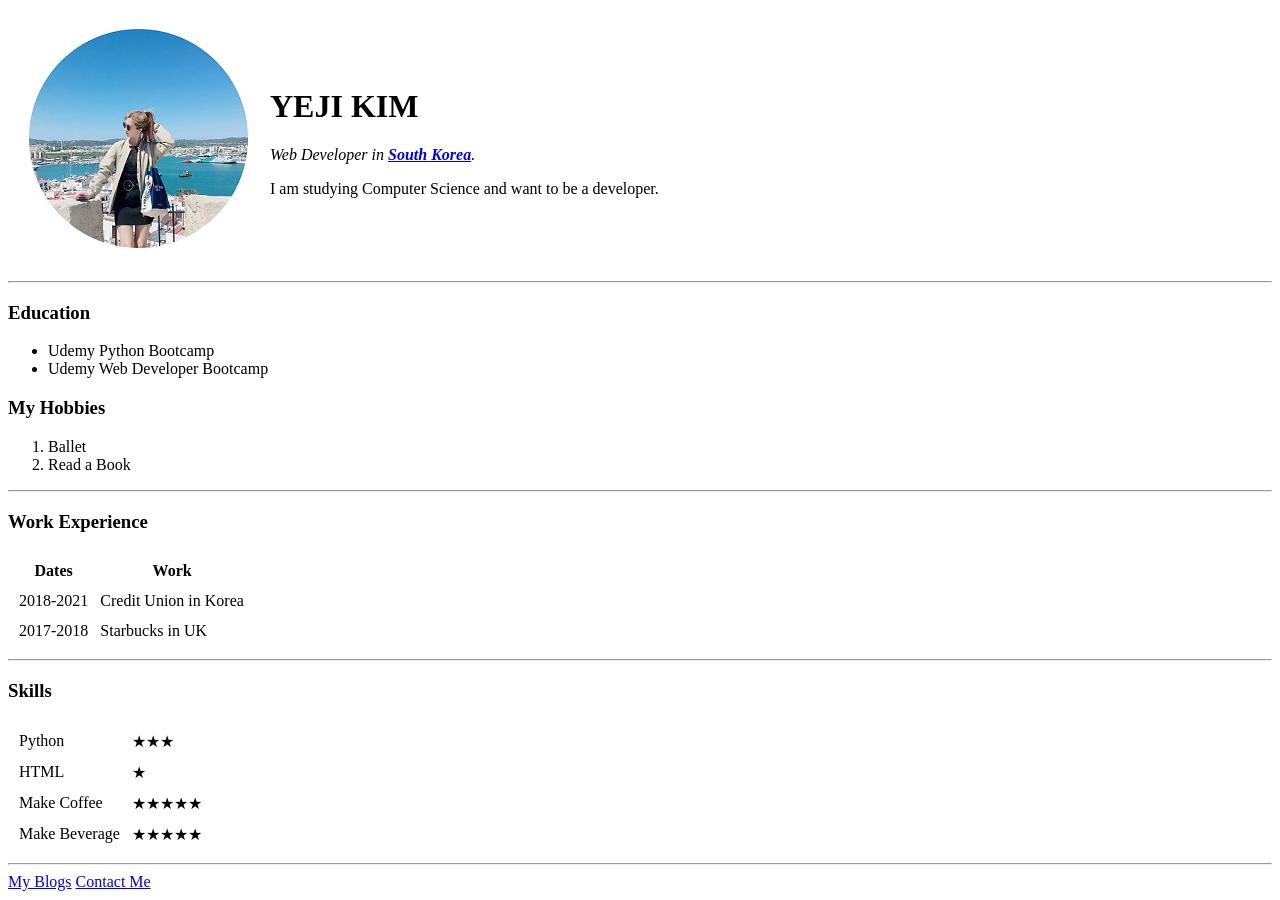
==== index.html @ 17e144d3 "Add initial CV website files" ====
<!DOCTYPE html>
<html lang="en" dir="ltr">
  <head>
    <meta charset="utf-8">
    <title>YEJI's Personal Site</title>
  </head>
  <body>
    <table cellspacing="20">
      <tr>
        <td><img src="me.png" alt="me"></td>
        <td><h1>YEJI KIM</h1>
        <p><em>Web Developer in <strong><a href="https://en.wikipedia.org/wiki/South_Korea">South Korea</a></strong>.</em></p>
        <p>I am studying Computer Science and want to be a developer.</p></td>
      </tr>
    </table>
    <hr>
    <h3>Education</h3>
    <ul>
      <li>Udemy Python Bootcamp</li>
      <li>Udemy Web Developer Bootcamp</li>
    </ul>
    <h3>My Hobbies</h3>
    <ol>
      <li>Ballet</li>
      <li>Read a Book</li>
    </ol>
    <hr>
    <h3>Work Experience</h3>
    <table cellspacing="10">
      <thead>
        <tr>
          <th>Dates</th>
          <th>Work</th>
        </tr>
      </thead>
      <tbody>
        <tr>
          <td>2018-2021</td>
          <td>Credit Union in Korea</td>
        </tr>
        <tr>
          <td>2017-2018</td>
          <td>Starbucks in UK</td>
        </tr>
      </tbody>
    </table>
    <hr>
    <h3>Skills</h3>
      <table cellspacing="10">
        <tr>
          <td>Python</td>
          <td>★★★</td>
        </tr>
        <tr>
          <td>HTML</td><td>★</td>
        </tr>
        <tr>
          <td>Make Coffee</td>
          <td>★★★★★</td>
        </tr>
        <tr>
          <td>Make Beverage</td>
          <td>★★★★★</td>
        </tr>
      </table>
    <hr>
    <a href="blogs.html">My Blogs</a>
    <a href="contacts.html">Contact Me</a>
  </body>
</html>
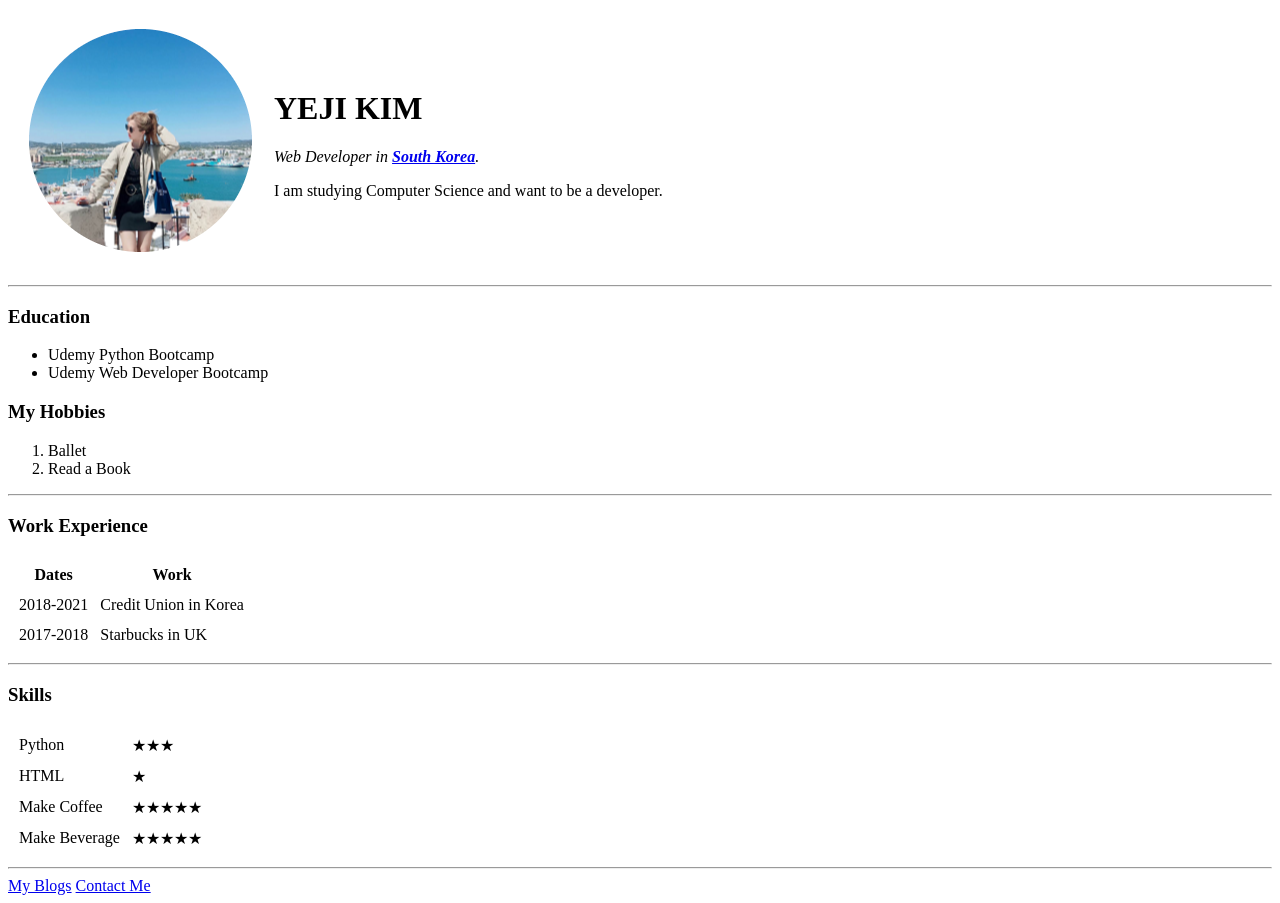
==== commit 7460f08b: "All new CV 💕" ====
--- a/index.html
+++ b/index.html
@@ -3,7 +3,9 @@
   <head>
     <meta charset="utf-8">
     <title>YEJI's Personal Site</title>
+    <link rel="stylesheet" href="css/styles.css">
   </head>
+
   <body>
     <table cellspacing="20">
       <tr>
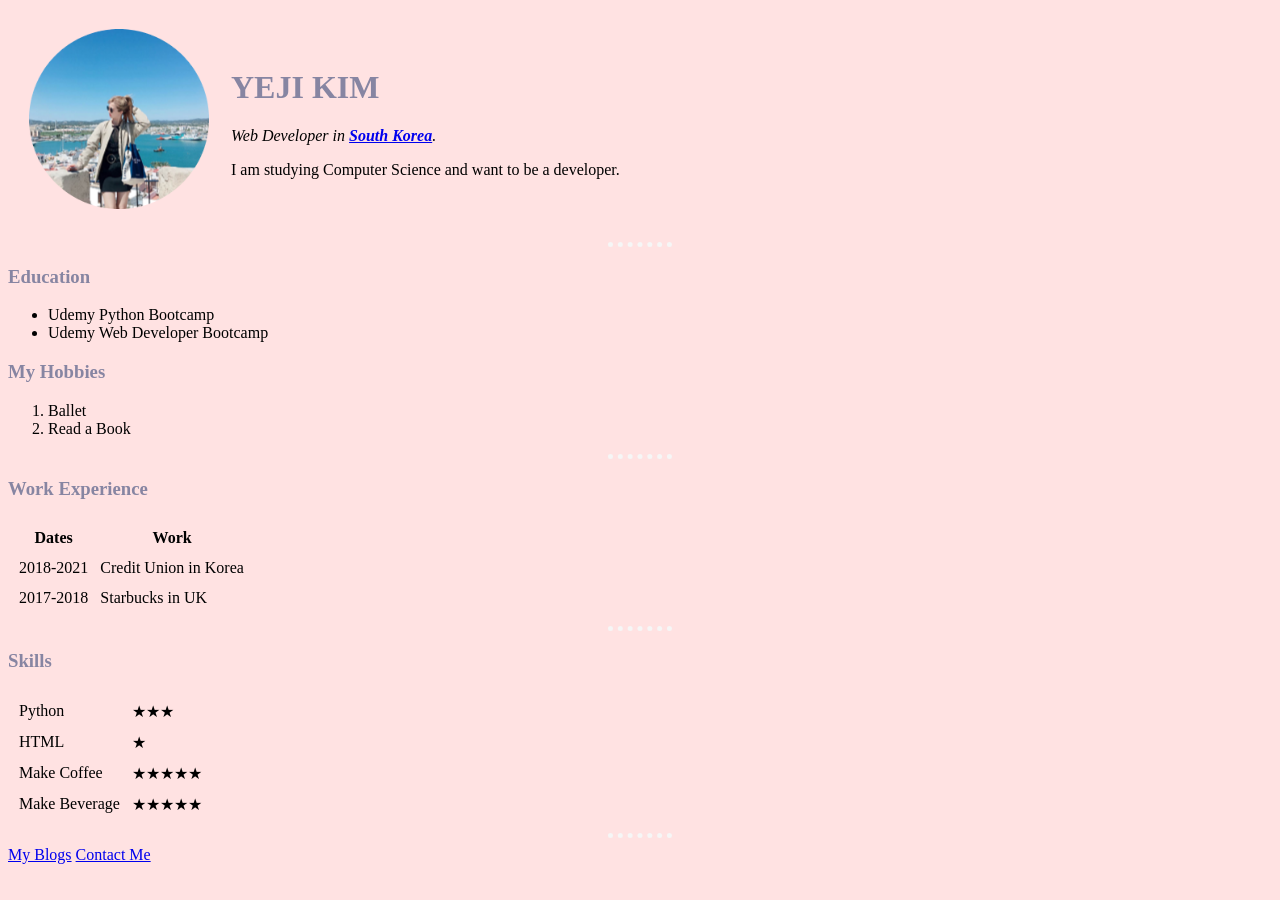
==== commit 48b6bd03: "Update index.html" ====
--- a/index.html
+++ b/index.html
@@ -3,7 +3,7 @@
   <head>
     <meta charset="utf-8">
     <title>YEJI's Personal Site</title>
-    <link rel="stylesheet" href="css/styles.css">
+    <link rel="stylesheet" href="styles.css">
   </head>
 
   <body>
--- a/styles.css
+++ b/styles.css
@@ -0,0 +1,23 @@
+body {
+  background-color: #FFE2E2;
+}
+
+hr {
+  border-color: #F6F6F6;
+  border-style: none;
+  border-top-style: dotted;
+  border-width: 5px;
+  width: 5%;
+}
+
+img {
+  height : 180px;
+}
+
+h1 {
+  color: #8785A2;
+}
+
+h3 {
+  color: #8785A2;
+}
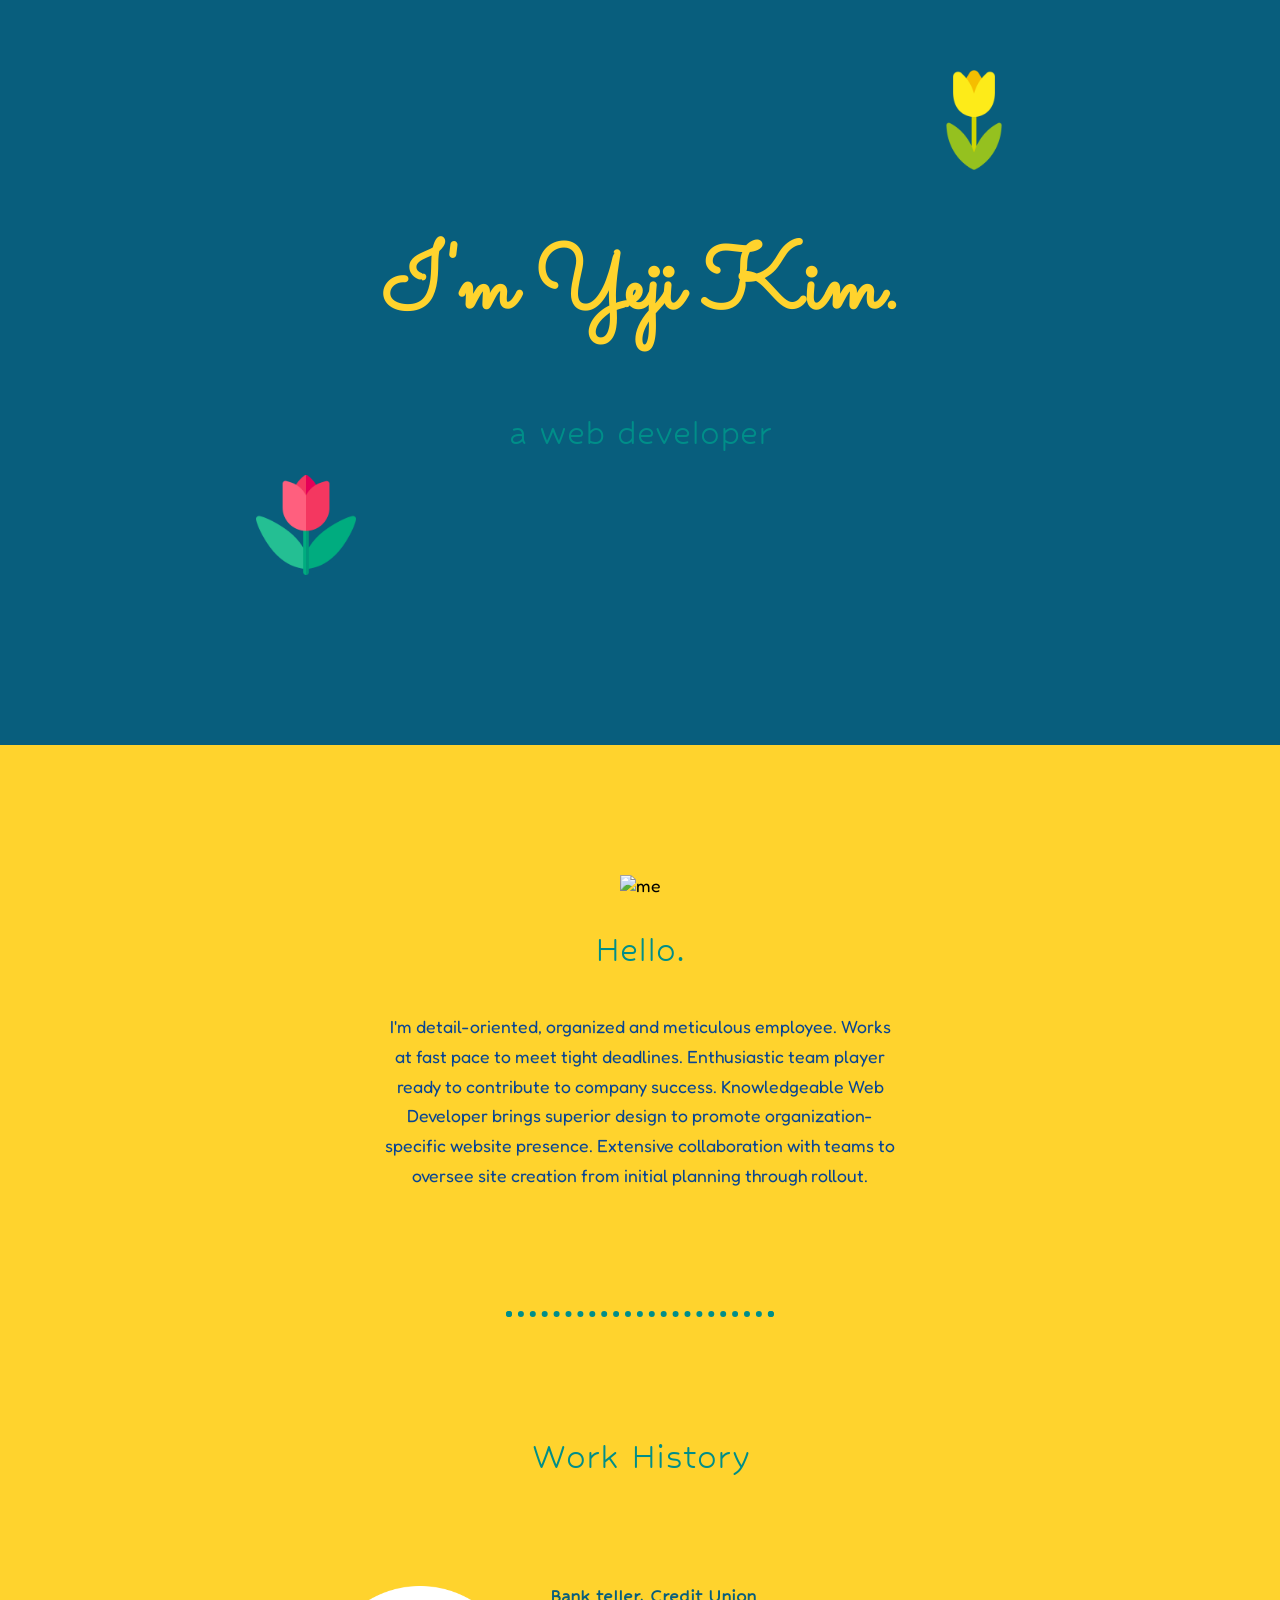
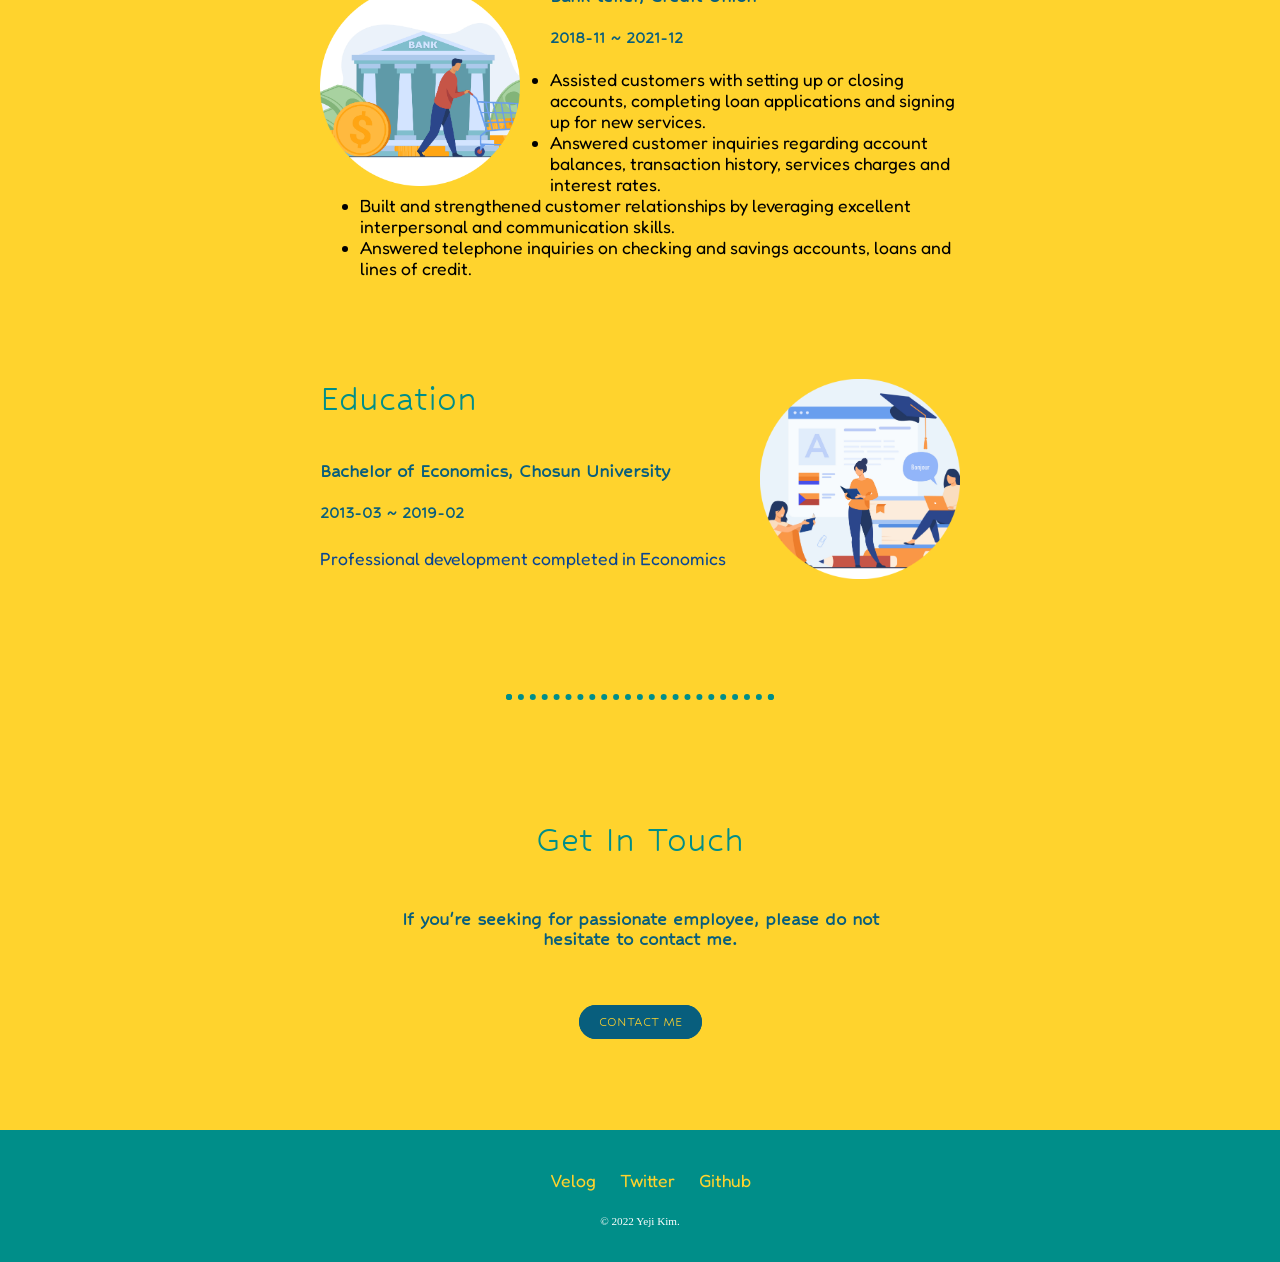
==== commit 009c034c: "Add files via upload My First Personal Page" ====
--- a/index.html
+++ b/index.html
@@ -1,72 +1,64 @@
-<!DOCTYPE html>
-<html lang="en" dir="ltr">
-  <head>
-    <meta charset="utf-8">
-    <title>YEJI's Personal Site</title>
-    <link rel="stylesheet" href="styles.css">
-  </head>
-
-  <body>
-    <table cellspacing="20">
-      <tr>
-        <td><img src="me.png" alt="me"></td>
-        <td><h1>YEJI KIM</h1>
-        <p><em>Web Developer in <strong><a href="https://en.wikipedia.org/wiki/South_Korea">South Korea</a></strong>.</em></p>
-        <p>I am studying Computer Science and want to be a developer.</p></td>
-      </tr>
-    </table>
-    <hr>
-    <h3>Education</h3>
-    <ul>
-      <li>Udemy Python Bootcamp</li>
-      <li>Udemy Web Developer Bootcamp</li>
-    </ul>
-    <h3>My Hobbies</h3>
-    <ol>
-      <li>Ballet</li>
-      <li>Read a Book</li>
-    </ol>
-    <hr>
-    <h3>Work Experience</h3>
-    <table cellspacing="10">
-      <thead>
-        <tr>
-          <th>Dates</th>
-          <th>Work</th>
-        </tr>
-      </thead>
-      <tbody>
-        <tr>
-          <td>2018-2021</td>
-          <td>Credit Union in Korea</td>
-        </tr>
-        <tr>
-          <td>2017-2018</td>
-          <td>Starbucks in UK</td>
-        </tr>
-      </tbody>
-    </table>
-    <hr>
-    <h3>Skills</h3>
-      <table cellspacing="10">
-        <tr>
-          <td>Python</td>
-          <td>★★★</td>
-        </tr>
-        <tr>
-          <td>HTML</td><td>★</td>
-        </tr>
-        <tr>
-          <td>Make Coffee</td>
-          <td>★★★★★</td>
-        </tr>
-        <tr>
-          <td>Make Beverage</td>
-          <td>★★★★★</td>
-        </tr>
-      </table>
-    <hr>
-    <a href="blogs.html">My Blogs</a>
-    <a href="contacts.html">Contact Me</a>
-  </body>
-</html>
+<!DOCTYPE html>
+<html lang="en" dir="ltr">
+  <head>
+    <meta charset="utf-8">
+    <title>Yeji Kim</title>
+    <link rel="stylesheet" href="css/styles.css">
+    <link rel="icon" href="favicon.ico">
+    <link rel="preconnect" href="https://fonts.googleapis.com">
+    <link rel="preconnect" href="https://fonts.gstatic.com" crossorigin>
+    <link href="https://fonts.googleapis.com/css2?family=Fredoka&family=Hubballi&family=Indie+Flower&family=Sacramento&display=swap" rel="stylesheet">
+  </head>
+  <body>
+    <div class="top-container">
+      <img class="top-tulip" src="images/tulip2.png" alt="cloud-img">
+      <h1>I'm Yeji Kim.</h1>
+      <h2>a web developer</h2>
+      <img class="bottom-tulip" src="images/tulip.png" alt="cloud-img">
+    </div>
+    <div class="middle-container">
+      <div class="profile">
+        <img class="my-image" src="images/awesome.png" alt="me">
+        <h2>Hello.</h2>
+        <p class="intro">I'm detail-oriented, organized and meticulous employee. Works at fast pace to meet tight deadlines. Enthusiastic team player ready to contribute to company success. Knowledgeable Web Developer brings superior design to promote organization-specific website presence. Extensive collaboration with teams to oversee site creation from initial planning through rollout.</p>
+      </div>
+      <hr>
+      <div class="skills">
+        <h2>Work History</h2>
+        <div class="skill-row">
+          <img class="bank" src="images/bank.png" alt="">
+          <h3>Bank teller, Credit Union</h3>
+          <h4>2018-11 ~ 2021-12</h4>
+          <ul>
+            <li>Assisted customers with setting up or closing accounts, completing loan applications and signing up for new services.</li>
+            <li>Answered customer inquiries regarding account balances, transaction history, services charges and interest rates.</li>
+            <li>Built and strengthened customer relationships by leveraging excellent interpersonal and communication skills.</li>
+            <li>Answered telephone inquiries on checking and savings accounts, loans and lines of credit.</li>
+          </ul>
+        </div>
+        <div class="skill-row">
+          <img class="student" src="images/student.png" alt="">
+          <h2>Education</h2>
+          <h3>Bachelor of Economics, Chosun University</h3>
+          <h4>2013-03 ~ 2019-02</h4>
+          <p>Professional development completed in Economics</p>
+        </div>
+      </div>
+      <hr>
+      <div class="contact-me">
+        <h2>Get In Touch</h2>
+        <h3 class="contact">If you're seeking for passionate employee, please do not hesitate to contact me.</h3>
+        <a class="btn" href="mailto:test0525awesome@gmail.com">CONTACT ME</a>
+      </div>
+    </div>
+
+
+    <div class="bottom-container">
+      <a class="footer-link" href="https://velog.io/@awesomee">Velog</a>
+      <a class="footer-link" href="https://twitter.com/jjolev_escape">Twitter</a>
+      <a class="footer-link" href="https://github.com/awesomekimn">Github</a>
+      <p class="copyright">© 2022 Yeji Kim.</p>
+    </div>
+
+  </body>
+</html>
--- a/css/styles.css
+++ b/css/styles.css
@@ -0,0 +1,149 @@
+body {
+  margin: 0;
+  text-align: center;
+  font-family: 'Fredoka', sans-serif;
+  font-size: 1.1em
+}
+
+h1 {
+  font-size: 90px;
+  margin: 50px auto 0;
+  font-family: 'Sacramento', cursive;
+  color: #FFD32D;
+  line-height: 2;
+}
+
+h2 {
+  font-family: 'Hubballi', cursive;
+  font-size: 2.5rem;
+  color: #008E89;
+  font-weight: normal;
+  padding-bottom: 10px;
+}
+
+h3, h4 {
+  font-family: 'Hubballi', cursive;
+  color: #085E7D;
+}
+
+p {
+  color: #084594;
+  line-height: 1.7;
+}
+
+hr {
+  border: dotted #008E89 6px;
+  border-bottom: none;
+  width: 20%;
+  margin: 120px auto;
+}
+
+a {
+  text-decoration: none;
+}
+
+a:hover {
+  color: #085E7D;
+}
+
+.top-container {
+  background-color: #085E7D;
+  position: relative;
+  padding-top: 150px;
+  padding-bottom: 250px;
+}
+
+.middle-container {
+ background-color: #FFD32D;
+ padding: 100px 0 100px 0;
+}
+
+.bottom-container {
+  background-color: #008E89;
+  padding: 40px 0 20px;
+}
+
+.intro {
+  width: 40%;
+  margin: auto;
+}
+
+.contact {
+  width: 40%;
+  margin: 40px auto 60px;
+}
+
+.copyright {
+  color: white;
+  font-size: 0.7rem;
+  font-family: serif;
+  padding-top: 10px;
+}
+
+.top-tulip {
+  position: absolute;
+  right: 20%;
+  top: 70px;
+  height: 100px;
+}
+
+.bottom-tulip {
+  position: absolute;
+  left: 20%;
+  bottom: 170px;
+  height: 100px;
+}
+
+.my-image {
+  padding-top: 30px;
+  height: 200px;
+}
+
+.bank {
+  width: 200px;
+  float: left;
+  margin-right: 30px;
+}
+
+.student {
+  width: 200px;
+  float: right;
+  margin-left: 30px;
+}
+
+.skill-row {
+  width: 50%;
+  margin: 100px auto;
+  text-align: left;
+}
+
+.btn {
+  background: #085E7D;
+  background-image: -webkit-linear-gradient(top, #085E7D, #085E7D);
+  background-image: -moz-linear-gradient(top, #085E7D, #085E7D);
+  background-image: -ms-linear-gradient(top, #085E7D, #085E7D);
+  background-image: -o-linear-gradient(top, #085E7D, #085E7D);
+  background-image: linear-gradient(to bottom, #085E7D, #085E7D);
+  -webkit-border-radius: 33;
+  -moz-border-radius: 33;
+  border-radius: 33px;
+  font-family: 'Hubballi', cursive;
+  color: #FFD32D;
+  font-size: 15px;
+  padding: 10px 20px 10px 20px;
+  text-decoration: none;
+}
+
+.btn:hover {
+  background: #008E89;
+  background-image: -webkit-linear-gradient(top, #008E89, #008E89);
+  background-image: -moz-linear-gradient(top, #008E89, #008E89);
+  background-image: -ms-linear-gradient(top, #008E89, #008E89);
+  background-image: -o-linear-gradient(top, #008E89, #008E89);
+  background-image: linear-gradient(to bottom, #008E89, #008E89);
+}
+
+.footer-link {
+  color: #FFD32D;
+  padding-left: 20px;
+}
